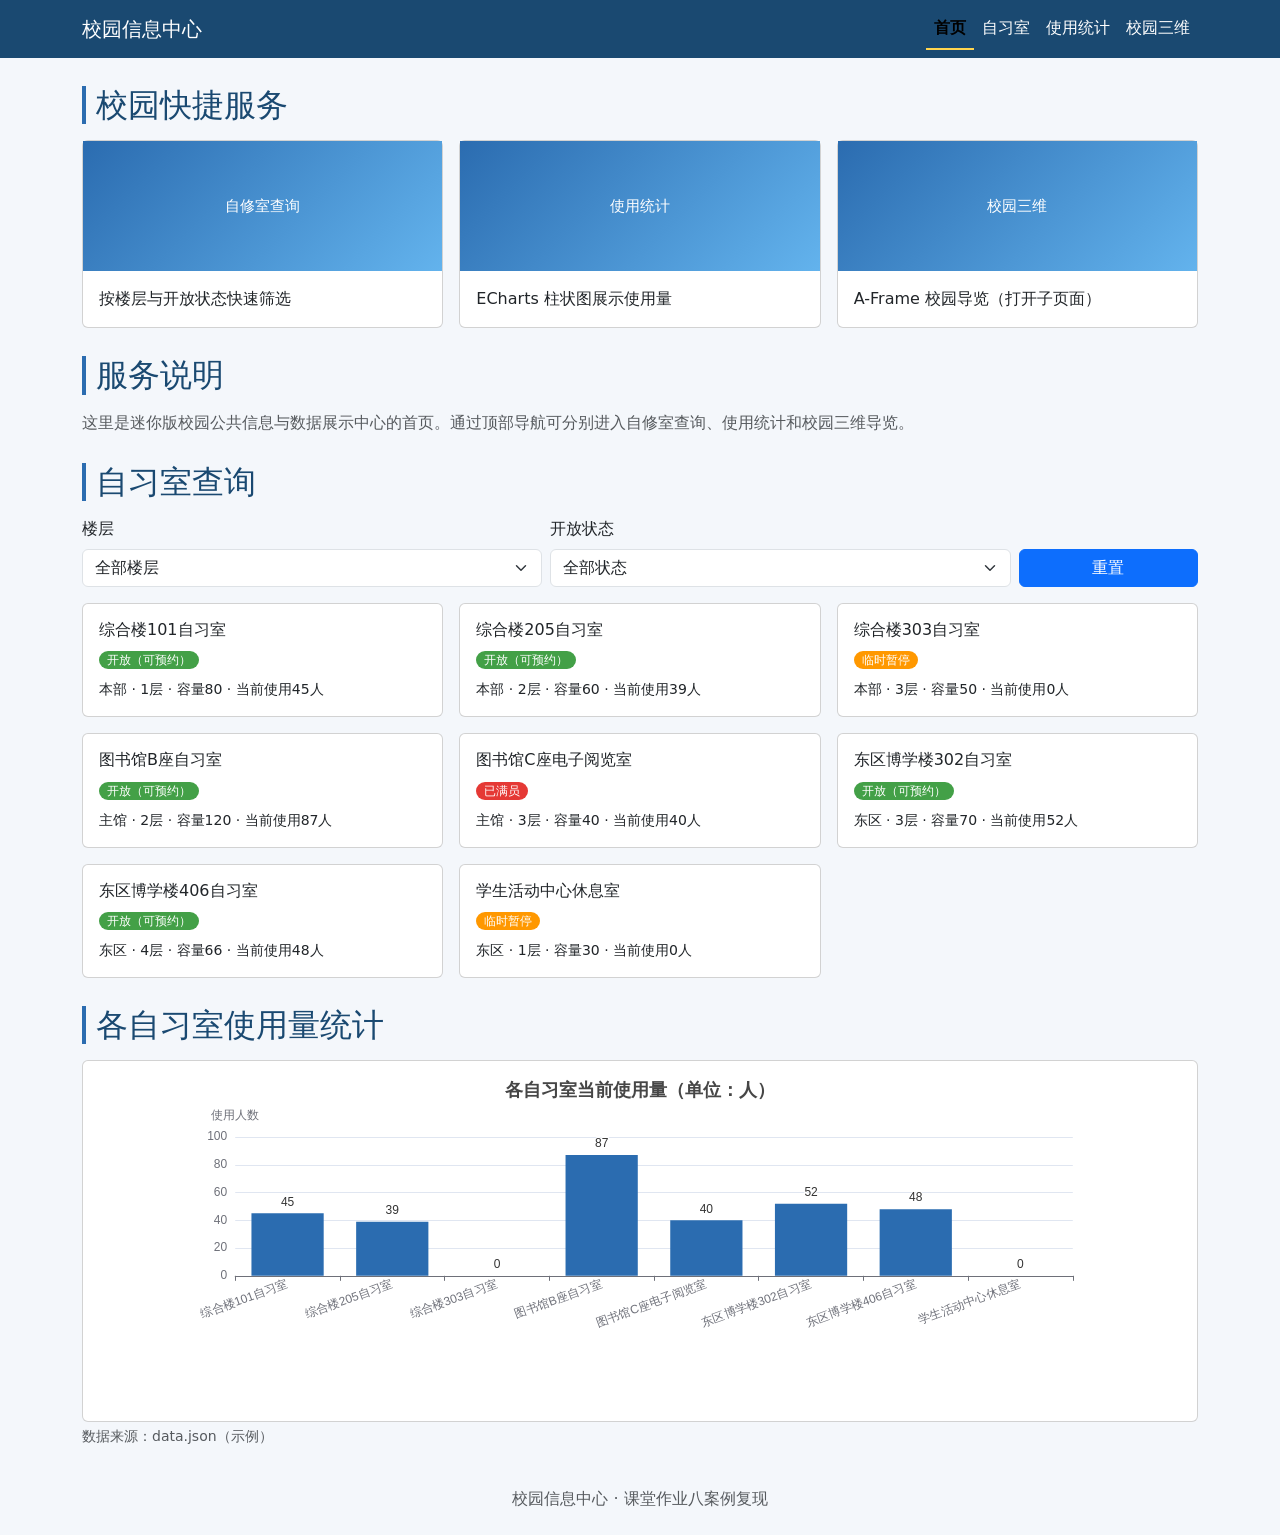
==== index.html @ 069dace3 "第一步:搭建整合骨架(统一入口, Bootstrap导航+首页卡片, 自定义CSS, 本地libs库)" ====
<!DOCTYPE html>
<html lang="zh-CN">
<head>
  <meta charset="UTF-8">
  <meta name="viewport" content="width=device-width, initial-scale=1.0">
  <title>校园信息中心 · 迷你版</title>
  <link rel="stylesheet" href="libs/bootstrap.min.css">
  <link rel="stylesheet" href="css/style.css">
</head>
<body>
  <!-- 统一入口与导航 -->
  <nav class="navbar navbar-expand-lg">
    <div class="container">
      <a class="navbar-brand" href="index.html">校园信息中心</a>
      <button class="navbar-toggler" type="button" data-bs-toggle="collapse" data-bs-target="#mainNav"
              aria-controls="mainNav" aria-expanded="false" aria-label="切换导航">
        <span class="navbar-toggler-icon"></span>
      </button>
      <div class="collapse navbar-collapse" id="mainNav">
        <ul class="navbar-nav ms-auto" id="navList">
          <li class="nav-item"><a class="nav-link active" href="#home" data-target="home">首页</a></li>
          <li class="nav-item"><a class="nav-link" href="#rooms" data-target="rooms">自习室</a></li>
          <li class="nav-item"><a class="nav-link" href="#stats" data-target="stats">使用统计</a></li>
          <li class="nav-item"><a class="nav-link" href="three-d/scene.html" target="_blank">校园三维</a></li>
        </ul>
      </div>
    </div>
  </nav>

  <section id="home" class="container">
    <div class="alert alert-warning d-none" id="failTips" role="alert">网络异常或数据加载失败，请检查后再试。</div>

    <h2 class="section-title">校园快捷服务</h2>
    <div class="row row-cols-1 row-cols-md-2 row-cols-lg-3 g-3" id="homeCards"></div>

    <h2 class="section-title">服务说明</h2>
    <p class="text-muted">这里是迷你版校园公共信息与数据展示中心的首页。通过顶部导航可分别进入自修室查询、使用统计和校园三维导览。</p>

    <!-- 占位：各模块位置说明（第一步搭建骨架时先以文字占位） -->
    <div class="d-none" id="modulePlaceholder">
      <p>自习室查询模块：按楼层/开放状态筛选列表。</p>
      <p>使用统计模块：ECharts 柱状图（数据来源 data.json）。</p>
      <p>校园三维模块：A-Frame 校园导览，独立子页面。</p>
    </div>
  </section>

  <!-- 自习室查询（筛选交互） -->
  <section id="rooms" class="container">
    <h2 class="section-title">自习室查询</h2>
    <form class="row g-2 mb-3" id="filterForm">
      <div class="col-md-5">
        <label for="floorSel" class="form-label">楼层</label>
        <select class="form-select" id="floorSel">
          <option value="all">全部楼层</option>
          <option value="1">1层</option>
          <option value="2">2层</option>
          <option value="3">3层</option>
          <option value="4">4层</option>
        </select>
      </div>
      <div class="col-md-5">
        <label for="statusSel" class="form-label">开放状态</label>
        <select class="form-select" id="statusSel">
          <option value="all">全部状态</option>
          <option value="开放">开放</option>
          <option value="暂停">暂停</option>
          <option value="满员">满员</option>
        </select>
      </div>
      <div class="col-md-2 d-flex align-items-end">
        <button type="button" class="btn btn-primary w-100" id="resetBtn">重置</button>
      </div>
    </form>
    <div class="row row-cols-1 row-cols-md-2 row-cols-lg-3 g-3" id="roomList"></div>
    <div class="text-muted" id="emptyTip">没有符合筛选条件的自习室。</div>
  </section>

  <!-- 使用统计（图表） -->
  <section id="stats" class="container">
    <h2 class="section-title">各自习室使用量统计</h2>
    <div class="card"><div class="card-body chart-box" id="usageChart"></div></div>
    <p class="text-muted small mt-1">数据来源：data.json（示例）</p>
  </section>

  <footer class="text-center text-muted py-4">校园信息中心 · 课堂作业八案例复现</footer>

  <script src="libs/jquery-3.7.1.min.js"></script>
  <script src="libs/bootstrap.bundle.min.js"></script>
  <script src="libs/echarts.min.js"></script>
  <script src="js/app.js"></script>
</body>
</html>
---- css/style.css ----
/* 案例复现：迷你版校园信息中心 自定义样式（在 Bootstrap 之后引入） */
:root {
  --brand: #2b6cb0;
  --brand-dark: #1a4971;
  --bg-soft: #f4f7fb;
}

body {
  background-color: var(--bg-soft);
}

.navbar {
  background-color: var(--brand-dark);
}

.navbar .navbar-brand,
.navbar .nav-link {
  color: #fff;
}

.navbar .nav-link.active {
  font-weight: 700;
  border-bottom: 2px solid #ffd54f;
}

.section-title {
  color: var(--brand-dark);
  border-left: 4px solid var(--brand);
  padding-left: 10px;
  margin: 28px 0 16px;
}

.card-img-placeholder {
  height: 130px;
  background: linear-gradient(135deg, var(--brand), #63b3ed);
  color: #fff;
  display: flex;
  align-items: center;
  justify-content: center;
  font-size: 15px;
}

.status-badge {
  font-size: 12px;
  padding: 2px 8px;
  border-radius: 10px;
  color: #fff;
}

.status-开放 { background: #43a047; }
.status-暂停 { background: #ff9800; }
.status-满员 { background: #e53935; }

.room-card {
  transition: transform 0.15s;
}
.room-card:hover {
  transform: translateY(-3px);
}

#emptyTip {
  display: none;
  text-align: center;
  color: #6c757d;
  padding: 20px;
}

.chart-box {
  height: 360px;
}

.error-tip {
  display: none;
  margin-top: 10px;
}

@media (max-width: 768px) {
  .chart-box { height: 260px; }
}
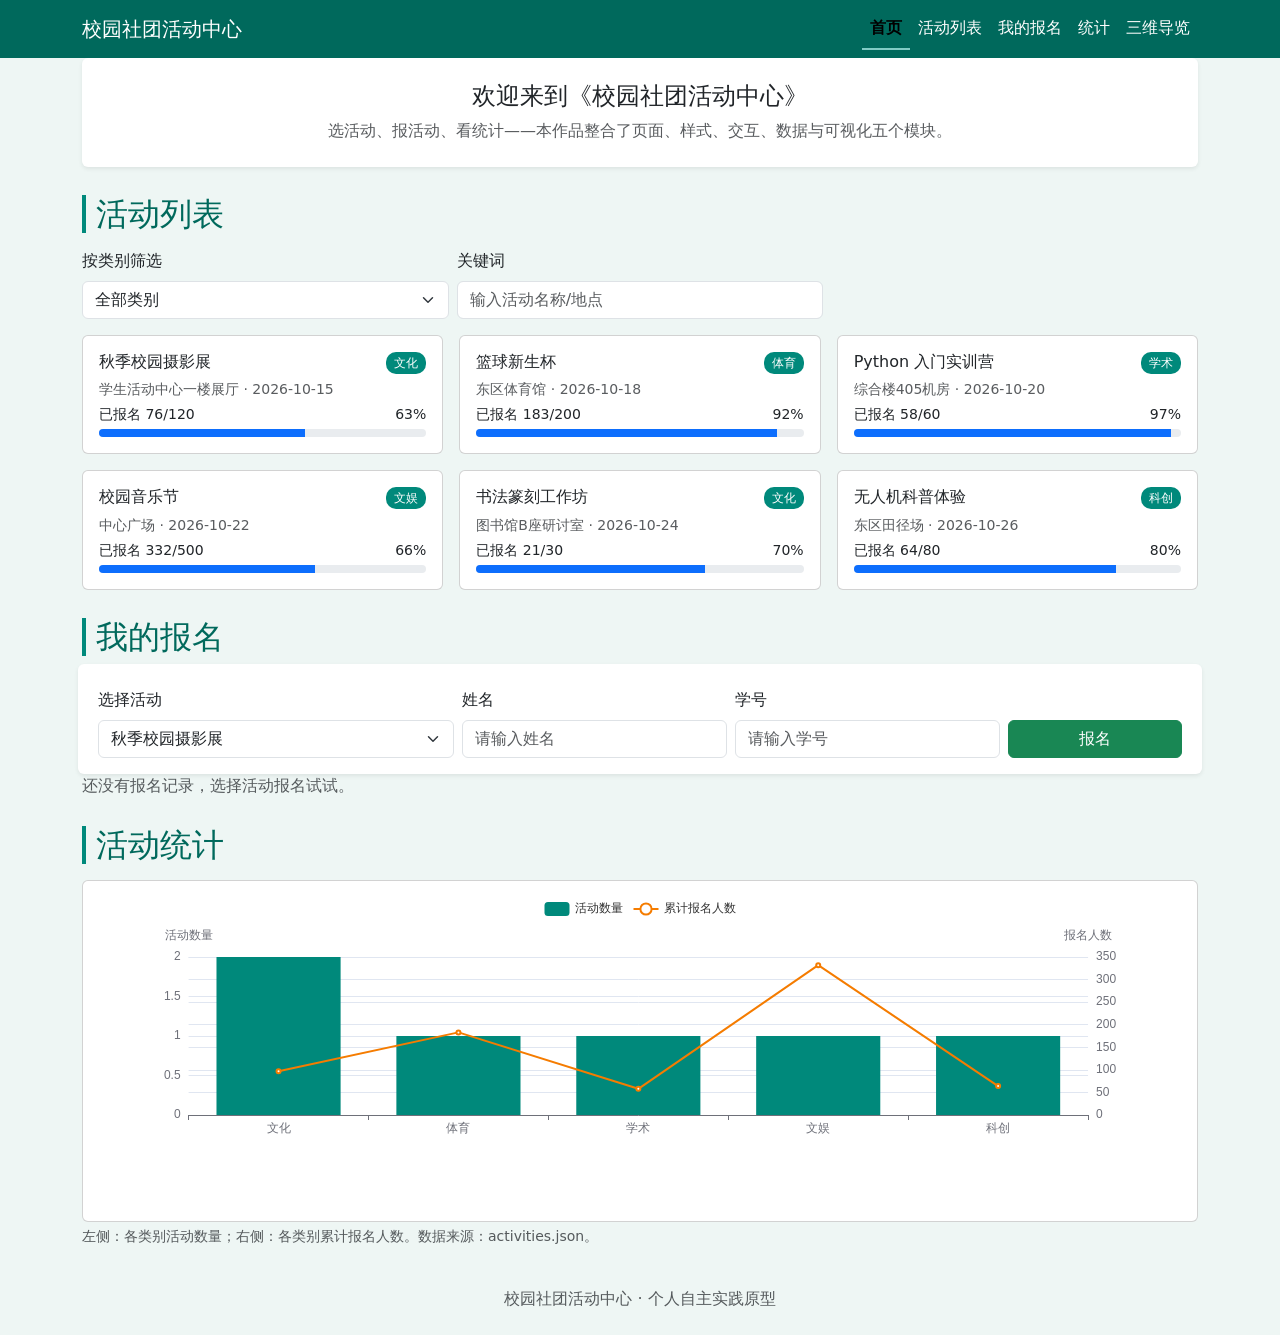
==== commit 4290c5ac: "骨架:统一入口index.html与五入口导航,自定义样式与本地libs库" ====
--- a/index.html
+++ b/index.html
@@ -3,7 +3,7 @@
 <head>
   <meta charset="UTF-8">
   <meta name="viewport" content="width=device-width, initial-scale=1.0">
-  <title>校园信息中心 · 迷你版</title>
+  <title>校园社团活动中心</title>
   <link rel="stylesheet" href="libs/bootstrap.min.css">
   <link rel="stylesheet" href="css/style.css">
 </head>
@@ -11,78 +11,83 @@
   <!-- 统一入口与导航 -->
   <nav class="navbar navbar-expand-lg">
     <div class="container">
-      <a class="navbar-brand" href="index.html">校园信息中心</a>
+      <a class="navbar-brand" href="index.html">校园社团活动中心</a>
       <button class="navbar-toggler" type="button" data-bs-toggle="collapse" data-bs-target="#mainNav"
               aria-controls="mainNav" aria-expanded="false" aria-label="切换导航">
         <span class="navbar-toggler-icon"></span>
       </button>
       <div class="collapse navbar-collapse" id="mainNav">
-        <ul class="navbar-nav ms-auto" id="navList">
-          <li class="nav-item"><a class="nav-link active" href="#home" data-target="home">首页</a></li>
-          <li class="nav-item"><a class="nav-link" href="#rooms" data-target="rooms">自习室</a></li>
-          <li class="nav-item"><a class="nav-link" href="#stats" data-target="stats">使用统计</a></li>
-          <li class="nav-item"><a class="nav-link" href="three-d/scene.html" target="_blank">校园三维</a></li>
+        <ul class="navbar-nav ms-auto">
+          <li class="nav-item"><a class="nav-link active" href="#home">首页</a></li>
+          <li class="nav-item"><a class="nav-link" href="#activities">活动列表</a></li>
+          <li class="nav-item"><a class="nav-link" href="#apply">我的报名</a></li>
+          <li class="nav-item"><a class="nav-link" href="#stats">统计</a></li>
+          <li class="nav-item"><a class="nav-link" href="three-d/scene.html" target="_blank">三维导览</a></li>
         </ul>
       </div>
     </div>
   </nav>
 
+  <!-- 首页 -->
   <section id="home" class="container">
-    <div class="alert alert-warning d-none" id="failTips" role="alert">网络异常或数据加载失败，请检查后再试。</div>
-
-    <h2 class="section-title">校园快捷服务</h2>
-    <div class="row row-cols-1 row-cols-md-2 row-cols-lg-3 g-3" id="homeCards"></div>
-
-    <h2 class="section-title">服务说明</h2>
-    <p class="text-muted">这里是迷你版校园公共信息与数据展示中心的首页。通过顶部导航可分别进入自修室查询、使用统计和校园三维导览。</p>
-
-    <!-- 占位：各模块位置说明（第一步搭建骨架时先以文字占位） -->
-    <div class="d-none" id="modulePlaceholder">
-      <p>自习室查询模块：按楼层/开放状态筛选列表。</p>
-      <p>使用统计模块：ECharts 柱状图（数据来源 data.json）。</p>
-      <p>校园三维模块：A-Frame 校园导览，独立子页面。</p>
+    <div class="alert alert-warning d-none" id="failTips" role="alert"></div>
+    <div class="p-4 mb-3 rounded bg-white shadow-sm text-center">
+      <h4>欢迎来到《校园社团活动中心》</h4>
+      <p class="text-muted mb-0">选活动、报活动、看统计——本作品整合了页面、样式、交互、数据与可视化五个模块。</p>
     </div>
   </section>
 
-  <!-- 自习室查询（筛选交互） -->
-  <section id="rooms" class="container">
-    <h2 class="section-title">自习室查询</h2>
-    <form class="row g-2 mb-3" id="filterForm">
-      <div class="col-md-5">
-        <label for="floorSel" class="form-label">楼层</label>
-        <select class="form-select" id="floorSel">
-          <option value="all">全部楼层</option>
-          <option value="1">1层</option>
-          <option value="2">2层</option>
-          <option value="3">3层</option>
-          <option value="4">4层</option>
+  <!-- 活动列表（筛选交互） -->
+  <section id="activities" class="container">
+    <h2 class="section-title">活动列表</h2>
+    <div class="row g-2 mb-3">
+      <div class="col-md-4">
+        <label for="catSel" class="form-label">按类别筛选</label>
+        <select class="form-select" id="catSel">
+          <option value="all">全部类别</option>
         </select>
       </div>
-      <div class="col-md-5">
-        <label for="statusSel" class="form-label">开放状态</label>
-        <select class="form-select" id="statusSel">
-          <option value="all">全部状态</option>
-          <option value="开放">开放</option>
-          <option value="暂停">暂停</option>
-          <option value="满员">满员</option>
-        </select>
+      <div class="col-md-4">
+        <label for="kwInput" class="form-label">关键词</label>
+        <input type="text" class="form-control" id="kwInput" placeholder="输入活动名称/地点">
+      </div>
+    </div>
+    <div class="row row-cols-1 row-cols-md-2 row-cols-lg-3 g-3" id="actList"></div>
+    <div class="text-muted" id="applyEmpty" style="display:none;">没有符合条件的活动。</div>
+  </section>
+
+  <!-- 我的报名（数据 + 本地保存，localStorage 持久化） -->
+  <section id="apply" class="container">
+    <h2 class="section-title">我的报名</h2>
+    <form class="row g-2 mb-3 bg-white p-3 rounded shadow-sm" id="applyForm">
+      <div class="col-md-4">
+        <label for="actSel" class="form-label">选择活动</label>
+        <select class="form-select" id="actSel"></select>
+      </div>
+      <div class="col-md-3">
+        <label for="stuName" class="form-label">姓名</label>
+        <input type="text" class="form-control" id="stuName" placeholder="请输入姓名">
+      </div>
+      <div class="col-md-3">
+        <label for="stuNo" class="form-label">学号</label>
+        <input type="text" class="form-control" id="stuNo" placeholder="请输入学号">
       </div>
       <div class="col-md-2 d-flex align-items-end">
-        <button type="button" class="btn btn-primary w-100" id="resetBtn">重置</button>
+        <button type="submit" class="btn btn-success w-100">报名</button>
       </div>
     </form>
-    <div class="row row-cols-1 row-cols-md-2 row-cols-lg-3 g-3" id="roomList"></div>
-    <div class="text-muted" id="emptyTip">没有符合筛选条件的自习室。</div>
+    <div class="row row-cols-1 row-cols-md-2 row-cols-lg-3 g-3" id="applyList"></div>
+    <div class="text-muted" id="applyTip">还没有报名记录，选择活动报名试试。</div>
   </section>
 
-  <!-- 使用统计（图表） -->
+  <!-- 统计（可视化） -->
   <section id="stats" class="container">
-    <h2 class="section-title">各自习室使用量统计</h2>
-    <div class="card"><div class="card-body chart-box" id="usageChart"></div></div>
-    <p class="text-muted small mt-1">数据来源：data.json（示例）</p>
+    <h2 class="section-title">活动统计</h2>
+    <div class="card"><div class="card-body chart-box" id="statChart"></div></div>
+    <p class="text-muted small mt-1">左侧：各类别活动数量；右侧：各类别累计报名人数。数据来源：activities.json。</p>
   </section>
 
-  <footer class="text-center text-muted py-4">校园信息中心 · 课堂作业八案例复现</footer>
+  <footer class="text-center text-muted py-4">校园社团活动中心 · 个人自主实践原型</footer>
 
   <script src="libs/jquery-3.7.1.min.js"></script>
   <script src="libs/bootstrap.bundle.min.js"></script>
--- a/css/style.css
+++ b/css/style.css
@@ -1,8 +1,8 @@
-/* 案例复现：迷你版校园信息中心 自定义样式（在 Bootstrap 之后引入） */
+/* 自主实践：校园社团活动中心 自定义样式（在 Bootstrap 之后引入） */
 :root {
-  --brand: #2b6cb0;
-  --brand-dark: #1a4971;
-  --bg-soft: #f4f7fb;
+  --brand: #00897b;
+  --brand-dark: #00695c;
+  --bg-soft: #eef6f4;
 }
 
 body {
@@ -12,15 +12,11 @@
 .navbar {
   background-color: var(--brand-dark);
 }
-
 .navbar .navbar-brand,
-.navbar .nav-link {
-  color: #fff;
-}
-
+.navbar .nav-link { color: #fff; }
 .navbar .nav-link.active {
   font-weight: 700;
-  border-bottom: 2px solid #ffd54f;
+  border-bottom: 2px solid #80cbc4;
 }
 
 .section-title {
@@ -30,44 +26,29 @@
   margin: 28px 0 16px;
 }
 
-.card-img-placeholder {
-  height: 130px;
-  background: linear-gradient(135deg, var(--brand), #63b3ed);
-  color: #fff;
-  display: flex;
-  align-items: center;
-  justify-content: center;
-  font-size: 15px;
+.act-card {
+  transition: transform 0.15s;
 }
+.act-card:hover { transform: translateY(-3px); }
 
-.status-badge {
+.cat-badge {
   font-size: 12px;
   padding: 2px 8px;
   border-radius: 10px;
   color: #fff;
+  background: var(--brand);
 }
 
-.status-开放 { background: #43a047; }
-.status-暂停 { background: #ff9800; }
-.status-满员 { background: #e53935; }
+.progress-thin { height: 8px; }
 
-.room-card {
-  transition: transform 0.15s;
-}
-.room-card:hover {
-  transform: translateY(-3px);
-}
-
-#emptyTip {
+#applyEmpty {
   display: none;
   text-align: center;
-  color: #6c757d;
+  color: #90a4ae;
   padding: 20px;
 }
 
-.chart-box {
-  height: 360px;
-}
+.chart-box { height: 340px; }
 
 .error-tip {
   display: none;
